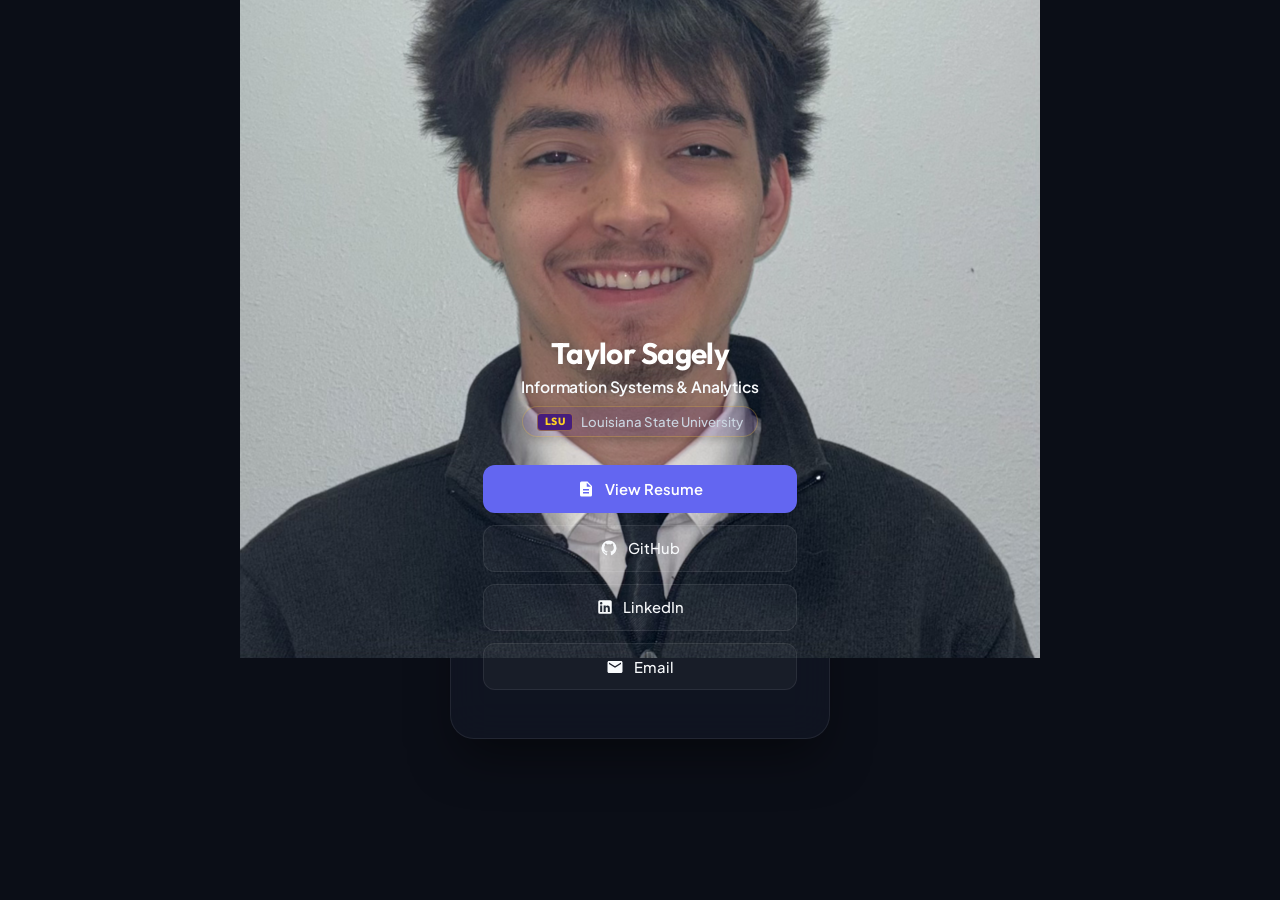
==== index.html @ 98369d8a "Add profile picture and resume page" ====
<!DOCTYPE html>
<html lang="en">

<head>
  <meta charset="UTF-8">
  <meta name="viewport" content="width=device-width, initial-scale=1.0">
  <title>Taylor Sagely</title>
  <link rel="preconnect" href="https://fonts.googleapis.com">
  <link rel="preconnect" href="https://fonts.gstatic.com" crossorigin>
  <link
    href="https://fonts.googleapis.com/css2?family=Outfit:wght@500;600;700&family=Plus+Jakarta+Sans:wght@400;500;600&display=swap"
    rel="stylesheet">
  <style>
    :root {
      --bg-color: #0b0e17;
      --card-bg: rgba(18, 24, 38, 0.7);
      --card-border: rgba(255, 255, 255, 0.08);
      --text-main: #f8fafc;
      --text-muted: #94a3b8;
      --accent: #6366f1;
      --accent-hover: #4f46e5;
    }

    * {
      box-sizing: border-box;
      margin: 0;
      padding: 0;
    }

    body {
      font-family: 'Plus Jakarta Sans', -apple-system, BlinkMacSystemFont, sans-serif;
      background-color: var(--bg-color);
      color: var(--text-main);
      min-height: 100vh;
      display: flex;
      align-items: center;
      justify-content: center;
      padding: 1.5rem;
      position: relative;
      overflow: hidden;
    }

    /* Ambient background glow */
    body::before {
      content: '';
      position: absolute;
      width: 420px;
      height: 420px;
      border-radius: 50%;
      background: radial-gradient(circle, rgba(99, 102, 241, 0.16), transparent 70%);
      top: 50%;
      left: 50%;
      transform: translate(-50%, -50%);
      pointer-events: none;
    }

    .profile-card {
      width: 100%;
      max-width: 380px;
      background: var(--card-bg);
      backdrop-filter: blur(20px);
      -webkit-backdrop-filter: blur(20px);
      border: 1px solid var(--card-border);
      border-radius: 24px;
      padding: 3rem 2rem;
      text-align: center;
      box-shadow: 0 25px 50px -12px rgba(0, 0, 0, 0.5);
      display: flex;
      flex-direction: column;
      align-items: center;
      gap: 1.75rem;
      position: relative;
    }

    .avatar {
      width: 96px;
      height: 96px;
      border-radius: 50%;
      background: linear-gradient(135deg, #1e293b, #0f172a);
      border: 2px solid rgba(255, 255, 255, 0.12);
      display: flex;
      align-items: center;
      justify-content: center;
      font-family: 'Outfit', sans-serif;
      font-size: 2rem;
      font-weight: 700;
      color: #ffffff;
      box-shadow: 0 8px 24px rgba(0, 0, 0, 0.35);
    }

    .header {
      display: flex;
      flex-direction: column;
      align-items: center;
      gap: 0.35rem;
    }

    .header h1 {
      font-family: 'Outfit', sans-serif;
      font-size: 1.85rem;
      font-weight: 700;
      color: #ffffff;
      letter-spacing: -0.02em;
    }

    .role {
      color: var(--text-main);
      font-size: 0.975rem;
      font-weight: 600;
      letter-spacing: -0.01em;
    }

    .school-badge {
      display: inline-flex;
      align-items: center;
      gap: 0.5rem;
      margin-top: 0.25rem;
      padding: 0.35rem 0.85rem;
      background: rgba(70, 29, 124, 0.18);
      border: 1px solid rgba(253, 208, 35, 0.25);
      border-radius: 9999px;
      font-size: 0.825rem;
      color: #cbd5e1;
      font-weight: 500;
      box-shadow: 0 2px 8px rgba(0, 0, 0, 0.2);
    }

    .lsu-mark {
      display: inline-flex;
      align-items: center;
      justify-content: center;
      background: #461d7c;
      color: #fdd023;
      font-family: 'Outfit', sans-serif;
      font-weight: 800;
      font-size: 0.65rem;
      letter-spacing: 0.05em;
      padding: 0.15rem 0.45rem;
      border-radius: 4px;
      line-height: 1.1;
      border: 1px solid rgba(253, 208, 35, 0.4);
    }

    .links {
      width: 100%;
      display: flex;
      flex-direction: column;
      gap: 0.75rem;
    }

    .link-btn {
      display: flex;
      align-items: center;
      justify-content: center;
      gap: 0.6rem;
      width: 100%;
      padding: 0.85rem 1rem;
      background: rgba(255, 255, 255, 0.04);
      border: 1px solid var(--card-border);
      border-radius: 12px;
      color: var(--text-main);
      text-decoration: none;
      font-size: 0.925rem;
      font-weight: 500;
      transition: all 0.2s ease;
    }

    .link-btn:hover {
      background: rgba(255, 255, 255, 0.08);
      border-color: rgba(255, 255, 255, 0.2);
      transform: translateY(-2px);
      color: #ffffff;
    }

    .link-btn.primary {
      background: var(--accent);
      border-color: transparent;
      color: #ffffff;
      font-weight: 600;
    }

    .link-btn.primary:hover {
      background: var(--accent-hover);
      box-shadow: 0 8px 20px rgba(99, 102, 241, 0.35);
    }

    .link-btn svg {
      width: 18px;
      height: 18px;
      fill: currentColor;
      flex-shrink: 0;
    }
  </style>
</head>

<body>

  <main class="profile-card">
    <div class="avatar">
      <img src="profile.jpg" alt="Taylor Sagely" class="avatar-img">
    </div>

    <div class="header">
      <h1>Taylor Sagely</h1>
      <p class="role">Information Systems & Analytics</p>
      <div class="school-badge">
        <span class="lsu-mark">LSU</span>
        <span>Louisiana State University</span>
      </div>
    </div>

    <nav class="links">
      <a href="resume.html" class="link-btn primary">
        <svg viewBox="0 0 24 24">
          <path
            d="M14 2H6a2 2 0 0 0-2 2v16a2 2 0 0 0 2 2h12a2 2 0 0 0 2-2V8l-6-6zm2 16H8v-2h8v2zm0-4H8v-2h8v2zm-3-5V3.5L18.5 9H13z" />
        </svg>
        View Resume
      </a>

      <a href="https://github.com/tsagely21" class="link-btn" target="_blank" rel="noopener">
        <svg viewBox="0 0 24 24">
          <path
            d="M12 2A10 10 0 0 0 2 12c0 4.42 2.87 8.17 6.84 9.5.5.08.66-.23.66-.5v-1.69c-2.77.6-3.36-1.34-3.36-1.34-.46-1.16-1.11-1.47-1.11-1.47-.91-.62.07-.6.07-.6 1 .07 1.53 1.03 1.53 1.03.87 1.52 2.34 1.07 2.91.83.1-.65.35-1.09.63-1.34-2.22-.25-4.55-1.11-4.55-4.92 0-1.11.38-2 1.03-2.71-.1-.25-.45-1.29.1-2.64 0 0 .84-.27 2.75 1.02.79-.22 1.65-.33 2.5-.33.85 0 1.71.11 2.5.33 1.91-1.29 2.75-1.02 2.75-1.02.55 1.35.2 2.39.1 2.64.65.71 1.03 1.6 1.03 2.71 0 3.82-2.34 4.66-4.57 4.91.36.31.69.92.69 1.85V21c0 .27.16.59.67.5C19.14 20.16 22 16.42 22 12A10 10 0 0 0 12 2z" />
        </svg>
        GitHub
      </a>

      <a href="https://www.linkedin.com/in/taylor-sagely-276733403" class="link-btn" target="_blank" rel="noopener">
        <svg viewBox="0 0 24 24">
          <path
            d="M19 3a2 2 0 0 1 2 2v14a2 2 0 0 1-2 2H5a2 2 0 0 1-2-2V5a2 2 0 0 1 2-2h14m-.5 15.5v-5.3a3.26 3.26 0 0 0-3.26-3.26c-.85 0-1.84.52-2.28 1.3v-1.11h-2.79v8.37h2.79v-4.93c0-.77.62-1.4 1.39-1.4a1.4 1.4 0 0 1 1.4 1.4v4.93h2.75M6.88 8.56a1.68 1.68 0 0 0 1.68-1.68c0-.93-.75-1.69-1.68-1.69a1.69 1.69 0 0 0-1.69 1.69c0 .93.76 1.68 1.69 1.68m1.39 9.94v-8.37H5.5v8.37h2.77z" />
        </svg>
        LinkedIn
      </a>

      <a href="mailto:tsagel1@lsu.edu" class="link-btn">
        <svg viewBox="0 0 24 24">
          <path
            d="M20 4H4c-1.1 0-1.99.9-1.99 2L2 18c0 1.1.9 2 2 2h16c1.1 0 2-.9 2-2V6c0-1.1-.9-2-2-2zm0 4l-8 5-8-5V6l8 5 8-5v2z" />
        </svg>
        Email
      </a>
    </nav>
  </main>

</body>

</html>
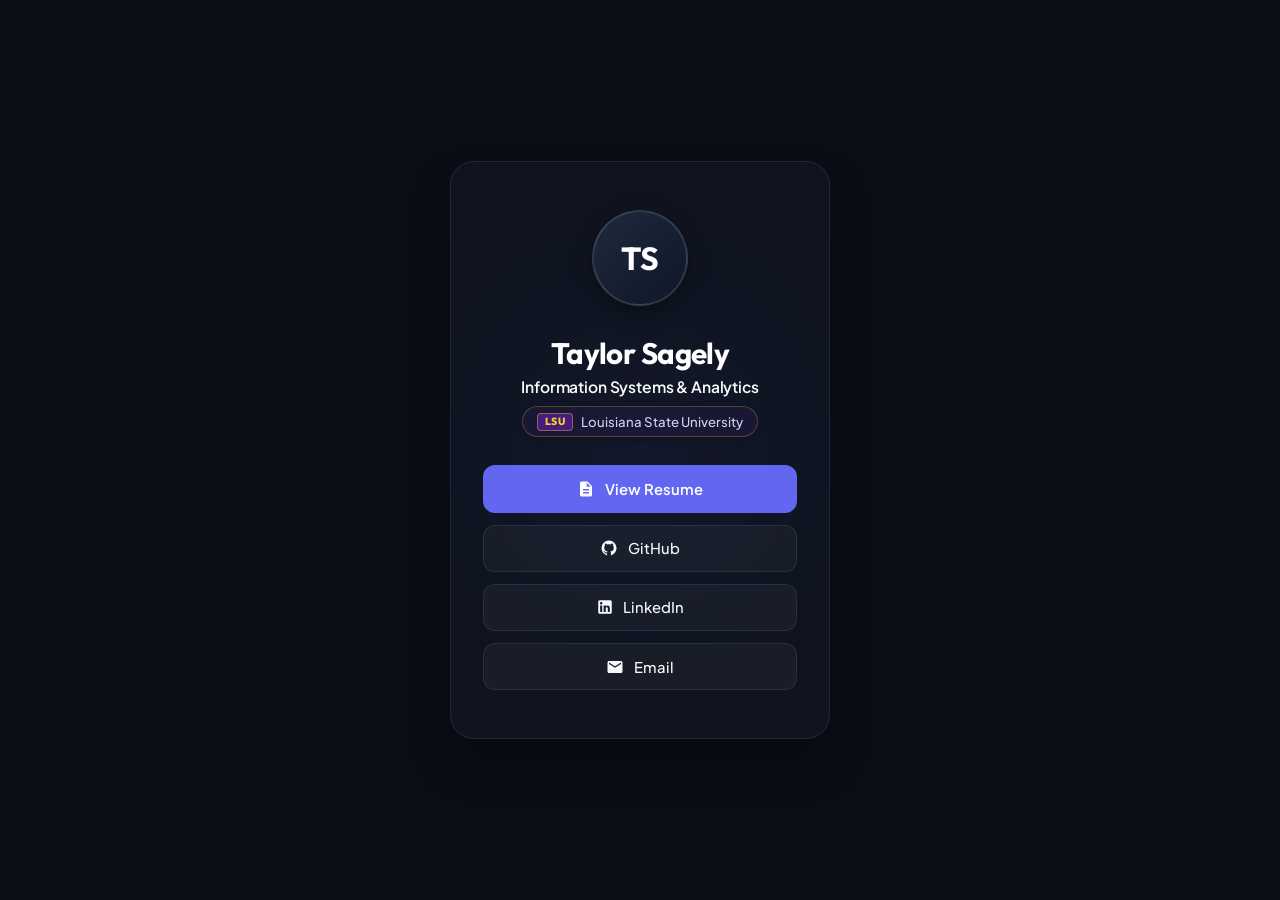
==== commit 7adda977: "Removed profile picture as it wasn't in right spot" ====
--- a/index.html
+++ b/index.html
@@ -196,9 +196,7 @@
 <body>
 
   <main class="profile-card">
-    <div class="avatar">
-      <img src="profile.jpg" alt="Taylor Sagely" class="avatar-img">
-    </div>
+    <div class="avatar">TS</div>
 
     <div class="header">
       <h1>Taylor Sagely</h1>
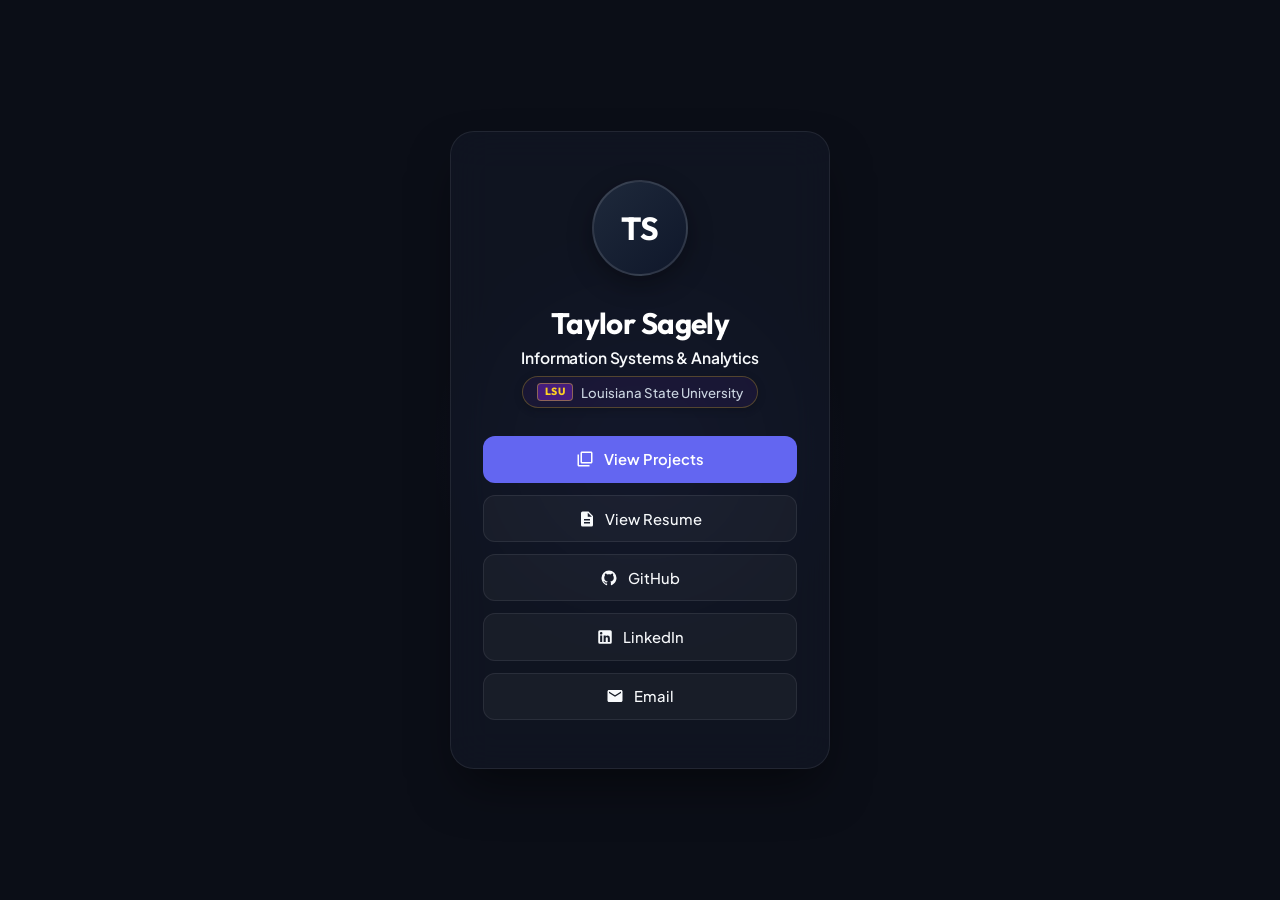
==== commit f05eedae: "Add projects page" ====
--- a/index.html
+++ b/index.html
@@ -208,7 +208,14 @@
     </div>
 
     <nav class="links">
-      <a href="resume.html" class="link-btn primary">
+      <a href="projects.html" class="link-btn primary">
+        <svg viewBox="0 0 24 24">
+          <path d="M4 6H2v14c0 1.1.9 2 2 2h14v-2H4V6zm16-4H8c-1.1 0-2 .9-2 2v12c0 1.1.9 2 2 2h12c1.1 0 2-.9 2-2V4c0-1.1-.9-2-2-2zm0 14H8V4h12v12z" />
+        </svg>
+        View Projects
+      </a>
+
+      <a href="resume.html" class="link-btn">
         <svg viewBox="0 0 24 24">
           <path
             d="M14 2H6a2 2 0 0 0-2 2v16a2 2 0 0 0 2 2h12a2 2 0 0 0 2-2V8l-6-6zm2 16H8v-2h8v2zm0-4H8v-2h8v2zm-3-5V3.5L18.5 9H13z" />
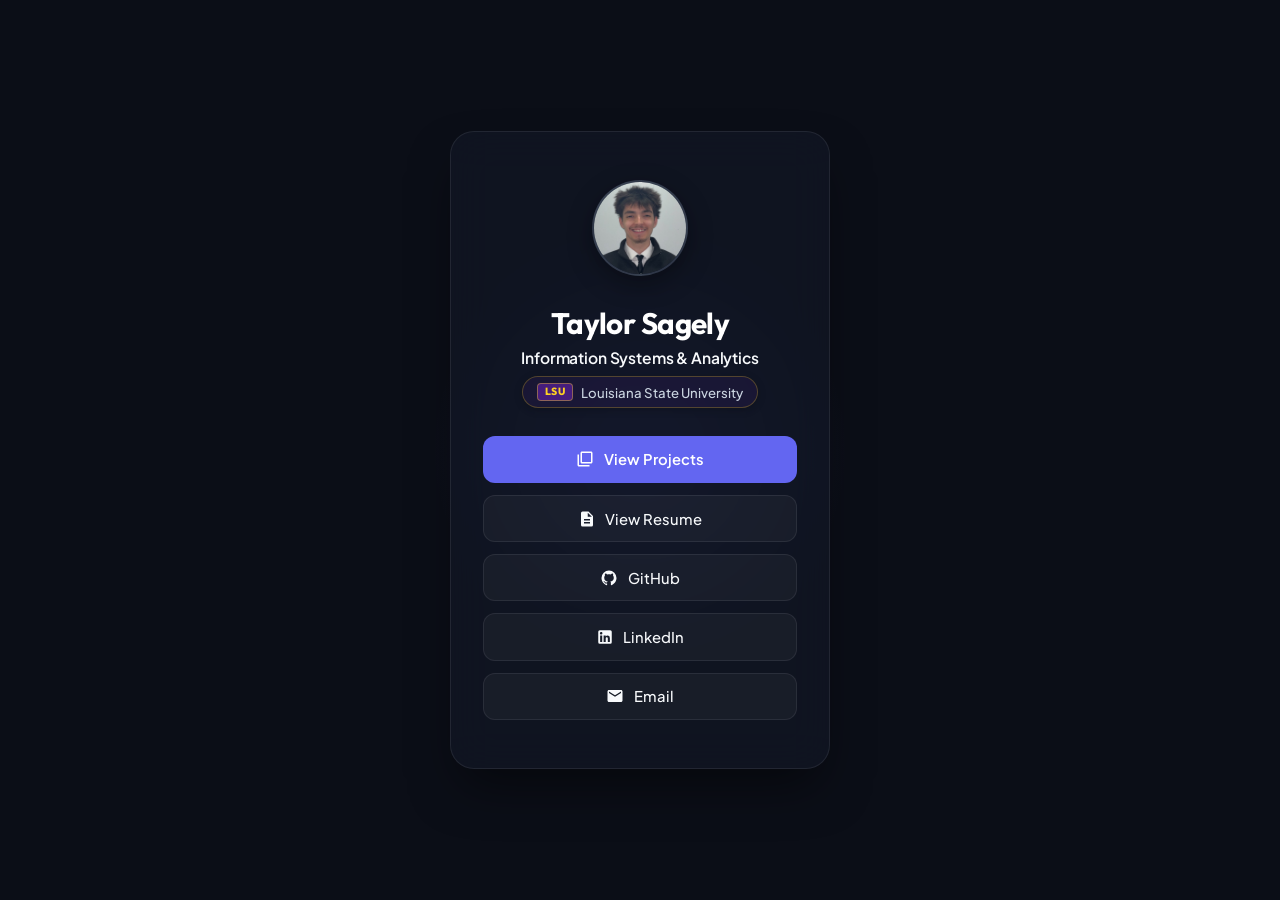
==== commit fd13651c: "Update front page avatar with profile picture" ====
--- a/index.html
+++ b/index.html
@@ -81,11 +81,15 @@
       display: flex;
       align-items: center;
       justify-content: center;
-      font-family: 'Outfit', sans-serif;
-      font-size: 2rem;
-      font-weight: 700;
-      color: #ffffff;
       box-shadow: 0 8px 24px rgba(0, 0, 0, 0.35);
+      overflow: hidden;
+    }
+
+    .avatar-img {
+      width: 100%;
+      height: 100%;
+      object-fit: cover;
+      display: block;
     }
 
     .header {
@@ -196,7 +200,9 @@
 <body>
 
   <main class="profile-card">
-    <div class="avatar">TS</div>
+    <div class="avatar">
+      <img src="profile.png" alt="Taylor Sagely" class="avatar-img">
+    </div>
 
     <div class="header">
       <h1>Taylor Sagely</h1>
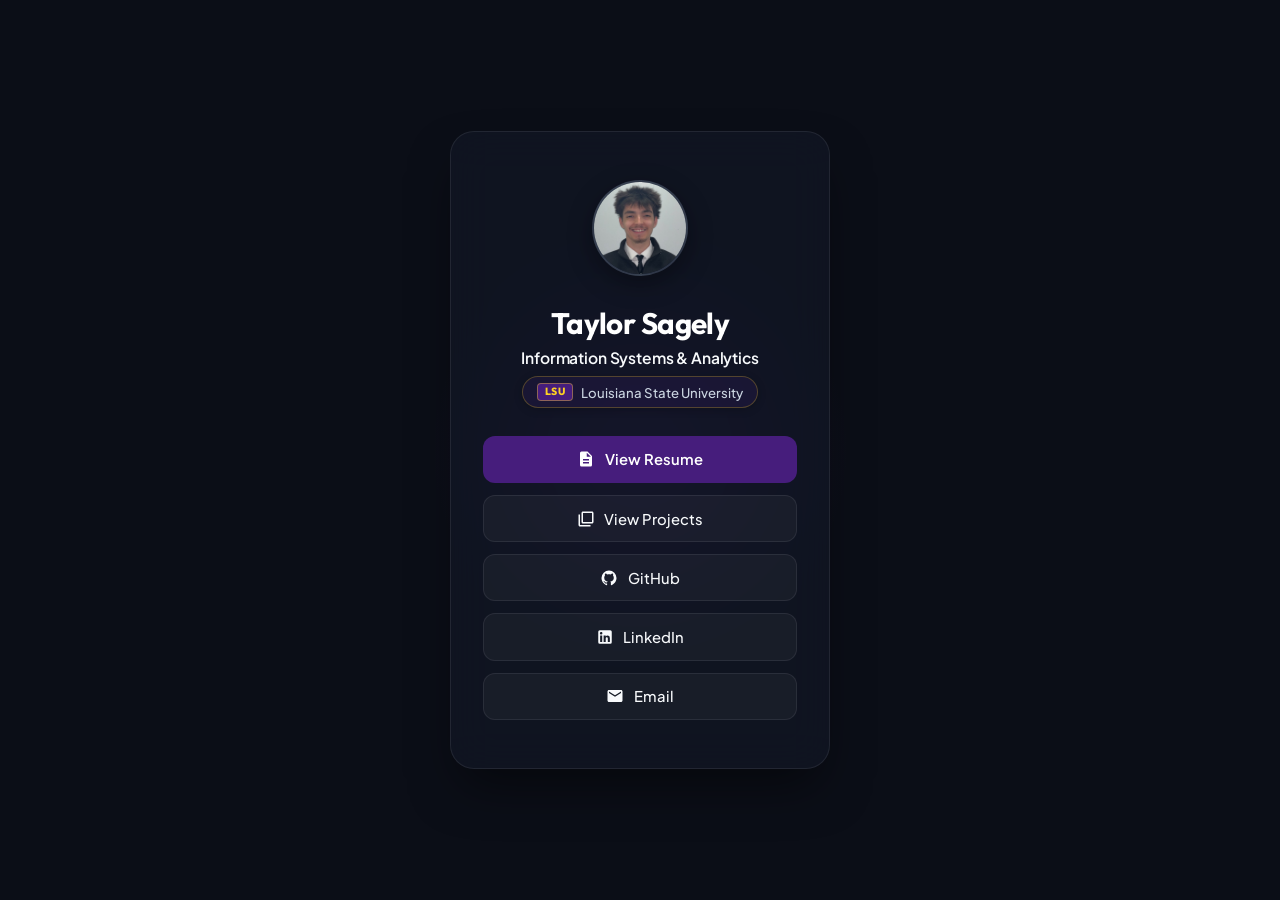
==== commit 21434cab: "Rearranged buttons on first page and apply different accent color" ====
--- a/index.html
+++ b/index.html
@@ -17,8 +17,9 @@
       --card-border: rgba(255, 255, 255, 0.08);
       --text-main: #f8fafc;
       --text-muted: #94a3b8;
-      --accent: #6366f1;
-      --accent-hover: #4f46e5;
+      --accent: #461d7c;
+      --accent-hover: #59249d;
+      --accent-glow: rgba(70, 29, 124, 0.45);
     }
 
     * {
@@ -47,7 +48,7 @@
       width: 420px;
       height: 420px;
       border-radius: 50%;
-      background: radial-gradient(circle, rgba(99, 102, 241, 0.16), transparent 70%);
+      background: radial-gradient(circle, rgba(70, 29, 124, 0.3), transparent 70%);
       top: 50%;
       left: 50%;
       transform: translate(-50%, -50%);
@@ -185,7 +186,7 @@
 
     .link-btn.primary:hover {
       background: var(--accent-hover);
-      box-shadow: 0 8px 20px rgba(99, 102, 241, 0.35);
+      box-shadow: 0 8px 22px var(--accent-glow);
     }
 
     .link-btn svg {
@@ -214,19 +215,19 @@
     </div>
 
     <nav class="links">
-      <a href="projects.html" class="link-btn primary">
+      <a href="resume.html" class="link-btn primary">
+        <svg viewBox="0 0 24 24">
+          <path
+            d="M14 2H6a2 2 0 0 0-2 2v16a2 2 0 0 0 2 2h12a2 2 0 0 0 2-2V8l-6-6zm2 16H8v-2h8v2zm0-4H8v-2h8v2zm-3-5V3.5L18.5 9H13z" />
+        </svg>
+        View Resume
+      </a>
+
+      <a href="projects.html" class="link-btn">
         <svg viewBox="0 0 24 24">
           <path d="M4 6H2v14c0 1.1.9 2 2 2h14v-2H4V6zm16-4H8c-1.1 0-2 .9-2 2v12c0 1.1.9 2 2 2h12c1.1 0 2-.9 2-2V4c0-1.1-.9-2-2-2zm0 14H8V4h12v12z" />
         </svg>
         View Projects
-      </a>
-
-      <a href="resume.html" class="link-btn">
-        <svg viewBox="0 0 24 24">
-          <path
-            d="M14 2H6a2 2 0 0 0-2 2v16a2 2 0 0 0 2 2h12a2 2 0 0 0 2-2V8l-6-6zm2 16H8v-2h8v2zm0-4H8v-2h8v2zm-3-5V3.5L18.5 9H13z" />
-        </svg>
-        View Resume
       </a>
 
       <a href="https://github.com/tsagely21" class="link-btn" target="_blank" rel="noopener">
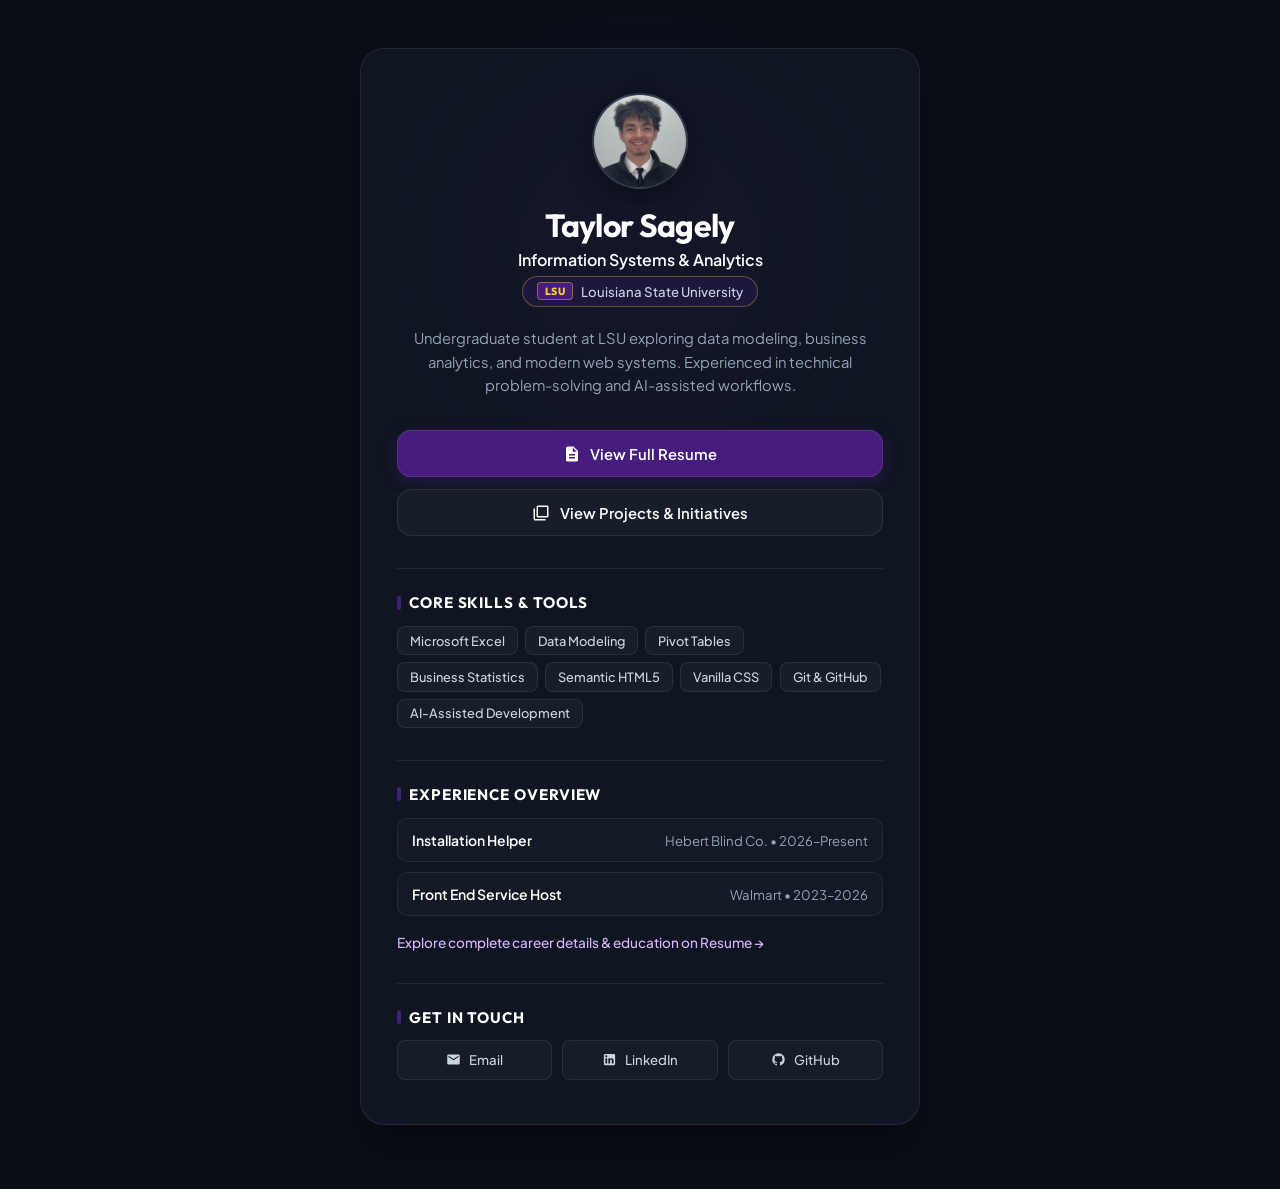
==== commit 27b502d4: "Implement true hybrid layout on hub page, add LSU favicon, and clean repo assets" ====
--- a/index.html
+++ b/index.html
@@ -1,25 +1,32 @@
 <!DOCTYPE html>
 <html lang="en">
-
 <head>
   <meta charset="UTF-8">
   <meta name="viewport" content="width=device-width, initial-scale=1.0">
-  <title>Taylor Sagely</title>
+  <title>Taylor Sagely | Portfolio & Resume</title>
+  <!-- Favicon with LSU Purple and Gold TS -->
+  <link rel="icon" href="data:image/svg+xml,<svg xmlns='http://www.w3.org/2000/svg' viewBox='0 0 100 100'><rect width='100' height='100' rx='25' fill='%23461D7C'/><text x='50%' y='68%' font-size='52' font-weight='900' fill='%23FDD023' font-family='sans-serif' text-anchor='middle'>TS</text></svg>">
   <link rel="preconnect" href="https://fonts.googleapis.com">
   <link rel="preconnect" href="https://fonts.gstatic.com" crossorigin>
-  <link
-    href="https://fonts.googleapis.com/css2?family=Outfit:wght@500;600;700&family=Plus+Jakarta+Sans:wght@400;500;600&display=swap"
-    rel="stylesheet">
+  <link href="https://fonts.googleapis.com/css2?family=Outfit:wght@500;600;700;800&family=Plus+Jakarta+Sans:wght@400;500;600;700&display=swap" rel="stylesheet">
   <style>
     :root {
       --bg-color: #0b0e17;
-      --card-bg: rgba(18, 24, 38, 0.7);
+      --card-bg: rgba(18, 24, 38, 0.75);
+      --card-hover: rgba(28, 38, 62, 0.9);
       --card-border: rgba(255, 255, 255, 0.08);
+      --border-focus: rgba(70, 29, 124, 0.45);
       --text-main: #f8fafc;
+      --text-secondary: #cbd5e1;
       --text-muted: #94a3b8;
+      --text-dim: #64748b;
       --accent: #461d7c;
       --accent-hover: #59249d;
       --accent-glow: rgba(70, 29, 124, 0.45);
+      --accent-gold: #fdd023;
+      --radius-lg: 24px;
+      --radius-md: 14px;
+      --radius-sm: 8px;
     }
 
     * {
@@ -34,43 +41,55 @@
       color: var(--text-main);
       min-height: 100vh;
       display: flex;
-      align-items: center;
       justify-content: center;
-      padding: 1.5rem;
+      padding: 3rem 1.25rem 4rem;
       position: relative;
-      overflow: hidden;
     }
 
     /* Ambient background glow */
     body::before {
       content: '';
-      position: absolute;
-      width: 420px;
-      height: 420px;
+      position: fixed;
+      width: 500px;
+      height: 500px;
       border-radius: 50%;
       background: radial-gradient(circle, rgba(70, 29, 124, 0.3), transparent 70%);
-      top: 50%;
+      top: 0;
       left: 50%;
-      transform: translate(-50%, -50%);
+      transform: translateX(-50%);
       pointer-events: none;
-    }
-
+      z-index: -1;
+    }
+
+    .container {
+      width: 100%;
+      max-width: 560px;
+      display: flex;
+      flex-direction: column;
+      gap: 1.5rem;
+    }
+
+    /* Main Hub Card */
     .profile-card {
-      width: 100%;
-      max-width: 380px;
       background: var(--card-bg);
       backdrop-filter: blur(20px);
       -webkit-backdrop-filter: blur(20px);
       border: 1px solid var(--card-border);
-      border-radius: 24px;
-      padding: 3rem 2rem;
+      border-radius: var(--radius-lg);
+      padding: 2.75rem 2.25rem;
+      box-shadow: 0 25px 50px -12px rgba(0, 0, 0, 0.5);
+      display: flex;
+      flex-direction: column;
+      gap: 2rem;
+    }
+
+    /* Profile Header Section */
+    .profile-header {
+      display: flex;
+      flex-direction: column;
+      align-items: center;
       text-align: center;
-      box-shadow: 0 25px 50px -12px rgba(0, 0, 0, 0.5);
-      display: flex;
-      flex-direction: column;
-      align-items: center;
-      gap: 1.75rem;
-      position: relative;
+      gap: 1rem;
     }
 
     .avatar {
@@ -93,41 +112,33 @@
       display: block;
     }
 
-    .header {
-      display: flex;
-      flex-direction: column;
-      align-items: center;
-      gap: 0.35rem;
-    }
-
-    .header h1 {
+    .name-title h1 {
       font-family: 'Outfit', sans-serif;
-      font-size: 1.85rem;
+      font-size: 2rem;
       font-weight: 700;
       color: #ffffff;
       letter-spacing: -0.02em;
+      margin-bottom: 0.25rem;
     }
 
     .role {
       color: var(--text-main);
-      font-size: 0.975rem;
+      font-size: 1rem;
       font-weight: 600;
-      letter-spacing: -0.01em;
     }
 
     .school-badge {
       display: inline-flex;
       align-items: center;
       gap: 0.5rem;
-      margin-top: 0.25rem;
+      margin-top: 0.35rem;
       padding: 0.35rem 0.85rem;
-      background: rgba(70, 29, 124, 0.18);
-      border: 1px solid rgba(253, 208, 35, 0.25);
+      background: rgba(70, 29, 124, 0.25);
+      border: 1px solid rgba(253, 208, 35, 0.3);
       border-radius: 9999px;
       font-size: 0.825rem;
       color: #cbd5e1;
       font-weight: 500;
-      box-shadow: 0 2px 8px rgba(0, 0, 0, 0.2);
     }
 
     .lsu-mark {
@@ -146,116 +157,313 @@
       border: 1px solid rgba(253, 208, 35, 0.4);
     }
 
-    .links {
+    .bio {
+      color: var(--text-muted);
+      font-size: 0.925rem;
+      line-height: 1.6;
+      max-width: 460px;
+      margin-top: 0.25rem;
+    }
+
+    /* Subpage Action Buttons */
+    .page-actions {
+      display: flex;
+      flex-direction: column;
+      gap: 0.75rem;
       width: 100%;
-      display: flex;
-      flex-direction: column;
-      gap: 0.75rem;
-    }
-
-    .link-btn {
+    }
+
+    .btn {
       display: flex;
       align-items: center;
       justify-content: center;
       gap: 0.6rem;
       width: 100%;
       padding: 0.85rem 1rem;
+      border-radius: var(--radius-md);
+      text-decoration: none;
+      font-size: 0.925rem;
+      font-weight: 600;
+      transition: all 0.2s ease;
+      cursor: pointer;
+    }
+
+    .btn-primary {
+      background: var(--accent);
+      border: 1px solid rgba(255, 255, 255, 0.1);
+      color: #ffffff;
+      box-shadow: 0 4px 15px var(--accent-glow);
+    }
+
+    .btn-primary:hover {
+      background: var(--accent-hover);
+      box-shadow: 0 8px 22px var(--accent-glow);
+      transform: translateY(-2px);
+      color: #ffffff;
+    }
+
+    .btn-secondary {
       background: rgba(255, 255, 255, 0.04);
       border: 1px solid var(--card-border);
-      border-radius: 12px;
       color: var(--text-main);
-      text-decoration: none;
-      font-size: 0.925rem;
-      font-weight: 500;
-      transition: all 0.2s ease;
-    }
-
-    .link-btn:hover {
-      background: rgba(255, 255, 255, 0.08);
-      border-color: rgba(255, 255, 255, 0.2);
+    }
+
+    .btn-secondary:hover {
+      background: rgba(70, 29, 124, 0.2);
+      border-color: rgba(147, 51, 234, 0.4);
       transform: translateY(-2px);
       color: #ffffff;
     }
 
-    .link-btn.primary {
-      background: var(--accent);
-      border-color: transparent;
-      color: #ffffff;
-      font-weight: 600;
-    }
-
-    .link-btn.primary:hover {
-      background: var(--accent-hover);
-      box-shadow: 0 8px 22px var(--accent-glow);
-    }
-
-    .link-btn svg {
+    .btn svg {
       width: 18px;
       height: 18px;
       fill: currentColor;
       flex-shrink: 0;
     }
+
+    /* Hub Sections Divider */
+    .hub-section {
+      display: flex;
+      flex-direction: column;
+      gap: 0.85rem;
+      padding-top: 1.5rem;
+      border-top: 1px solid var(--card-border);
+    }
+
+    .hub-section-title {
+      font-family: 'Outfit', sans-serif;
+      font-size: 0.95rem;
+      font-weight: 700;
+      text-transform: uppercase;
+      letter-spacing: 0.06em;
+      color: #ffffff;
+      display: flex;
+      align-items: center;
+      gap: 0.5rem;
+    }
+
+    .hub-section-title::before {
+      content: '';
+      display: inline-block;
+      width: 4px;
+      height: 14px;
+      background: var(--accent);
+      border-radius: 2px;
+    }
+
+    /* Skills Tags */
+    .skills-cloud {
+      display: flex;
+      flex-wrap: wrap;
+      gap: 0.45rem;
+    }
+
+    .skill-tag {
+      font-size: 0.8rem;
+      font-weight: 500;
+      padding: 0.35rem 0.75rem;
+      border-radius: var(--radius-sm);
+      background: rgba(255, 255, 255, 0.04);
+      border: 1px solid var(--card-border);
+      color: var(--text-secondary);
+      transition: all 0.2s ease;
+    }
+
+    .skill-tag:hover {
+      background: rgba(70, 29, 124, 0.3);
+      border-color: rgba(147, 51, 234, 0.45);
+      color: #ffffff;
+    }
+
+    /* Experience Preview Cards */
+    .exp-preview-list {
+      display: flex;
+      flex-direction: column;
+      gap: 0.65rem;
+    }
+
+    .exp-item {
+      display: flex;
+      justify-content: space-between;
+      align-items: baseline;
+      flex-wrap: wrap;
+      gap: 0.25rem;
+      background: rgba(255, 255, 255, 0.02);
+      border: 1px solid var(--card-border);
+      border-radius: 10px;
+      padding: 0.75rem 0.9rem;
+      font-size: 0.875rem;
+    }
+
+    .exp-title {
+      font-weight: 600;
+      color: #ffffff;
+    }
+
+    .exp-company {
+      color: var(--text-muted);
+      font-size: 0.825rem;
+    }
+
+    .section-link {
+      color: #d8b4fe;
+      text-decoration: none;
+      font-size: 0.85rem;
+      font-weight: 500;
+      transition: color 0.2s ease;
+      margin-top: 0.25rem;
+      display: inline-flex;
+      align-items: center;
+      gap: 0.3rem;
+    }
+
+    .section-link:hover {
+      color: #ffffff;
+      text-decoration: underline;
+    }
+
+    /* Contact Links Grid */
+    .contact-grid {
+      display: grid;
+      grid-template-columns: repeat(3, 1fr);
+      gap: 0.65rem;
+    }
+
+    .contact-btn {
+      display: flex;
+      align-items: center;
+      justify-content: center;
+      gap: 0.45rem;
+      padding: 0.65rem 0.5rem;
+      background: rgba(255, 255, 255, 0.03);
+      border: 1px solid var(--card-border);
+      border-radius: var(--radius-sm);
+      color: var(--text-secondary);
+      text-decoration: none;
+      font-size: 0.825rem;
+      font-weight: 500;
+      transition: all 0.2s ease;
+    }
+
+    .contact-btn:hover {
+      background: rgba(70, 29, 124, 0.25);
+      border-color: rgba(147, 51, 234, 0.45);
+      color: #ffffff;
+      transform: translateY(-1px);
+    }
+
+    .contact-btn svg {
+      width: 15px;
+      height: 15px;
+      fill: currentColor;
+      flex-shrink: 0;
+    }
+
+    @media (max-width: 520px) {
+      .profile-card {
+        padding: 2rem 1.5rem;
+      }
+      .contact-grid {
+        grid-template-columns: 1fr;
+      }
+    }
   </style>
 </head>
-
 <body>
 
-  <main class="profile-card">
-    <div class="avatar">
-      <img src="profile.png" alt="Taylor Sagely" class="avatar-img">
-    </div>
-
-    <div class="header">
-      <h1>Taylor Sagely</h1>
-      <p class="role">Information Systems & Analytics</p>
-      <div class="school-badge">
-        <span class="lsu-mark">LSU</span>
-        <span>Louisiana State University</span>
-      </div>
-    </div>
-
-    <nav class="links">
-      <a href="resume.html" class="link-btn primary">
-        <svg viewBox="0 0 24 24">
-          <path
-            d="M14 2H6a2 2 0 0 0-2 2v16a2 2 0 0 0 2 2h12a2 2 0 0 0 2-2V8l-6-6zm2 16H8v-2h8v2zm0-4H8v-2h8v2zm-3-5V3.5L18.5 9H13z" />
-        </svg>
-        View Resume
-      </a>
-
-      <a href="projects.html" class="link-btn">
-        <svg viewBox="0 0 24 24">
-          <path d="M4 6H2v14c0 1.1.9 2 2 2h14v-2H4V6zm16-4H8c-1.1 0-2 .9-2 2v12c0 1.1.9 2 2 2h12c1.1 0 2-.9 2-2V4c0-1.1-.9-2-2-2zm0 14H8V4h12v12z" />
-        </svg>
-        View Projects
-      </a>
-
-      <a href="https://github.com/tsagely21" class="link-btn" target="_blank" rel="noopener">
-        <svg viewBox="0 0 24 24">
-          <path
-            d="M12 2A10 10 0 0 0 2 12c0 4.42 2.87 8.17 6.84 9.5.5.08.66-.23.66-.5v-1.69c-2.77.6-3.36-1.34-3.36-1.34-.46-1.16-1.11-1.47-1.11-1.47-.91-.62.07-.6.07-.6 1 .07 1.53 1.03 1.53 1.03.87 1.52 2.34 1.07 2.91.83.1-.65.35-1.09.63-1.34-2.22-.25-4.55-1.11-4.55-4.92 0-1.11.38-2 1.03-2.71-.1-.25-.45-1.29.1-2.64 0 0 .84-.27 2.75 1.02.79-.22 1.65-.33 2.5-.33.85 0 1.71.11 2.5.33 1.91-1.29 2.75-1.02 2.75-1.02.55 1.35.2 2.39.1 2.64.65.71 1.03 1.6 1.03 2.71 0 3.82-2.34 4.66-4.57 4.91.36.31.69.92.69 1.85V21c0 .27.16.59.67.5C19.14 20.16 22 16.42 22 12A10 10 0 0 0 12 2z" />
-        </svg>
-        GitHub
-      </a>
-
-      <a href="https://www.linkedin.com/in/taylor-sagely-276733403" class="link-btn" target="_blank" rel="noopener">
-        <svg viewBox="0 0 24 24">
-          <path
-            d="M19 3a2 2 0 0 1 2 2v14a2 2 0 0 1-2 2H5a2 2 0 0 1-2-2V5a2 2 0 0 1 2-2h14m-.5 15.5v-5.3a3.26 3.26 0 0 0-3.26-3.26c-.85 0-1.84.52-2.28 1.3v-1.11h-2.79v8.37h2.79v-4.93c0-.77.62-1.4 1.39-1.4a1.4 1.4 0 0 1 1.4 1.4v4.93h2.75M6.88 8.56a1.68 1.68 0 0 0 1.68-1.68c0-.93-.75-1.69-1.68-1.69a1.69 1.69 0 0 0-1.69 1.69c0 .93.76 1.68 1.69 1.68m1.39 9.94v-8.37H5.5v8.37h2.77z" />
-        </svg>
-        LinkedIn
-      </a>
-
-      <a href="mailto:tsagel1@lsu.edu" class="link-btn">
-        <svg viewBox="0 0 24 24">
-          <path
-            d="M20 4H4c-1.1 0-1.99.9-1.99 2L2 18c0 1.1.9 2 2 2h16c1.1 0 2-.9 2-2V6c0-1.1-.9-2-2-2zm0 4l-8 5-8-5V6l8 5 8-5v2z" />
-        </svg>
-        Email
-      </a>
-    </nav>
-  </main>
+  <div class="container">
+
+    <main class="profile-card">
+
+      <!-- 1. Profile Section -->
+      <section class="profile-header">
+        <div class="avatar">
+          <img src="profile.png" alt="Taylor Sagely" class="avatar-img">
+        </div>
+
+        <div class="name-title">
+          <h1>Taylor Sagely</h1>
+          <p class="role">Information Systems & Analytics</p>
+          <div class="school-badge">
+            <span class="lsu-mark">LSU</span>
+            <span>Louisiana State University</span>
+          </div>
+        </div>
+
+        <p class="bio">
+          Undergraduate student at LSU exploring data modeling, business analytics, and modern web systems. Experienced in technical problem-solving and AI-assisted workflows.
+        </p>
+      </section>
+
+      <!-- Primary Page Navigation -->
+      <nav class="page-actions">
+        <a href="resume.html" class="btn btn-primary">
+          <svg viewBox="0 0 24 24"><path d="M14 2H6a2 2 0 0 0-2 2v16a2 2 0 0 0 2 2h12a2 2 0 0 0 2-2V8l-6-6zm2 16H8v-2h8v2zm0-4H8v-2h8v2zm-3-5V3.5L18.5 9H13z"/></svg>
+          View Full Resume
+        </a>
+
+        <a href="projects.html" class="btn btn-secondary">
+          <svg viewBox="0 0 24 24"><path d="M4 6H2v14c0 1.1.9 2 2 2h14v-2H4V6zm16-4H8c-1.1 0-2 .9-2 2v12c0 1.1.9 2 2 2h12c1.1 0 2-.9 2-2V4c0-1.1-.9-2-2-2zm0 14H8V4h12v12z"/></svg>
+          View Projects & Initiatives
+        </a>
+      </nav>
+
+      <!-- 2. Skills Section -->
+      <section class="hub-section">
+        <h2 class="hub-section-title">Core Skills & Tools</h2>
+        <div class="skills-cloud">
+          <span class="skill-tag">Microsoft Excel</span>
+          <span class="skill-tag">Data Modeling</span>
+          <span class="skill-tag">Pivot Tables</span>
+          <span class="skill-tag">Business Statistics</span>
+          <span class="skill-tag">Semantic HTML5</span>
+          <span class="skill-tag">Vanilla CSS</span>
+          <span class="skill-tag">Git & GitHub</span>
+          <span class="skill-tag">AI-Assisted Development</span>
+        </div>
+      </section>
+
+      <!-- 3. Experience Section -->
+      <section class="hub-section">
+        <h2 class="hub-section-title">Experience Overview</h2>
+        <div class="exp-preview-list">
+          <div class="exp-item">
+            <span class="exp-title">Installation Helper</span>
+            <span class="exp-company">Hebert Blind Co. • 2026–Present</span>
+          </div>
+          <div class="exp-item">
+            <span class="exp-title">Front End Service Host</span>
+            <span class="exp-company">Walmart • 2023–2026</span>
+          </div>
+        </div>
+        <a href="resume.html" class="section-link">
+          Explore complete career details & education on Resume →
+        </a>
+      </section>
+
+      <!-- 4. Contact Section -->
+      <section class="hub-section">
+        <h2 class="hub-section-title">Get in Touch</h2>
+        <div class="contact-grid">
+          <a href="mailto:tsagel1@lsu.edu" class="contact-btn">
+            <svg viewBox="0 0 24 24"><path d="M20 4H4c-1.1 0-1.99.9-1.99 2L2 18c0 1.1.9 2 2 2h16c1.1 0 2-.9 2-2V6c0-1.1-.9-2-2-2zm0 4l-8 5-8-5V6l8 5 8-5v2z"/></svg>
+            Email
+          </a>
+          <a href="https://www.linkedin.com/in/taylor-sagely-276733403" class="contact-btn" target="_blank" rel="noopener">
+            <svg viewBox="0 0 24 24"><path d="M19 3a2 2 0 0 1 2 2v14a2 2 0 0 1-2 2H5a2 2 0 0 1-2-2V5a2 2 0 0 1 2-2h14m-.5 15.5v-5.3a3.26 3.26 0 0 0-3.26-3.26c-.85 0-1.84.52-2.28 1.3v-1.11h-2.79v8.37h2.79v-4.93c0-.77.62-1.4 1.39-1.4a1.4 1.4 0 0 1 1.4 1.4v4.93h2.75M6.88 8.56a1.68 1.68 0 0 0 1.68-1.68c0-.93-.75-1.69-1.68-1.69a1.69 1.69 0 0 0-1.69 1.69c0 .93.76 1.68 1.69 1.68m1.39 9.94v-8.37H5.5v8.37h2.77z"/></svg>
+            LinkedIn
+          </a>
+          <a href="https://github.com/tsagely21" class="contact-btn" target="_blank" rel="noopener">
+            <svg viewBox="0 0 24 24"><path d="M12 2A10 10 0 0 0 2 12c0 4.42 2.87 8.17 6.84 9.5.5.08.66-.23.66-.5v-1.69c-2.77.6-3.36-1.34-3.36-1.34-.46-1.16-1.11-1.47-1.11-1.47-.91-.62.07-.6.07-.6 1 .07 1.53 1.03 1.53 1.03.87 1.52 2.34 1.07 2.91.83.1-.65.35-1.09.63-1.34-2.22-.25-4.55-1.11-4.55-4.92 0-1.11.38-2 1.03-2.71-.1-.25-.45-1.29.1-2.64 0 0 .84-.27 2.75 1.02.79-.22 1.65-.33 2.5-.33.85 0 1.71.11 2.5.33 1.91-1.29 2.75-1.02 2.75-1.02.55 1.35.2 2.39.1 2.64.65.71 1.03 1.6 1.03 2.71 0 3.82-2.34 4.66-4.57 4.91.36.31.69.92.69 1.85V21c0 .27.16.59.67.5C19.14 20.16 22 16.42 22 12A10 10 0 0 0 12 2z"/></svg>
+            GitHub
+          </a>
+        </div>
+      </section>
+
+    </main>
+
+  </div>
 
 </body>
-
 </html>
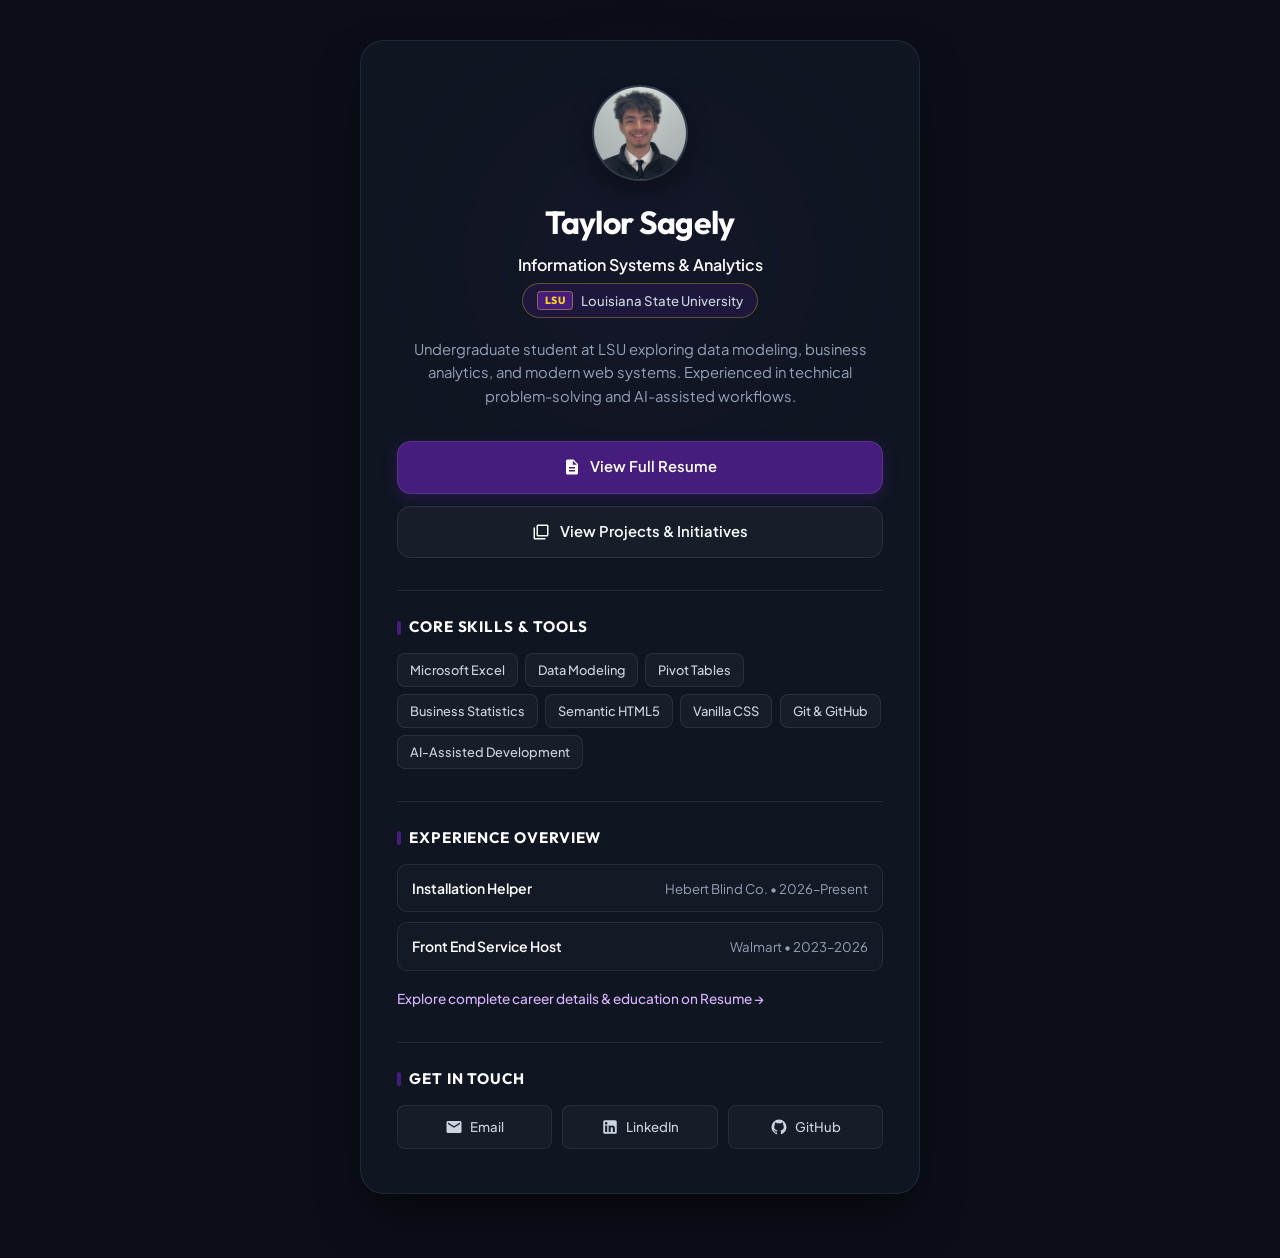
==== commit 16814e99: "Extract shared design system into styles.css across all pages" ====
--- a/index.html
+++ b/index.html
@@ -9,370 +9,11 @@
   <link rel="preconnect" href="https://fonts.googleapis.com">
   <link rel="preconnect" href="https://fonts.gstatic.com" crossorigin>
   <link href="https://fonts.googleapis.com/css2?family=Outfit:wght@500;600;700;800&family=Plus+Jakarta+Sans:wght@400;500;600;700&display=swap" rel="stylesheet">
-  <style>
-    :root {
-      --bg-color: #0b0e17;
-      --card-bg: rgba(18, 24, 38, 0.75);
-      --card-hover: rgba(28, 38, 62, 0.9);
-      --card-border: rgba(255, 255, 255, 0.08);
-      --border-focus: rgba(70, 29, 124, 0.45);
-      --text-main: #f8fafc;
-      --text-secondary: #cbd5e1;
-      --text-muted: #94a3b8;
-      --text-dim: #64748b;
-      --accent: #461d7c;
-      --accent-hover: #59249d;
-      --accent-glow: rgba(70, 29, 124, 0.45);
-      --accent-gold: #fdd023;
-      --radius-lg: 24px;
-      --radius-md: 14px;
-      --radius-sm: 8px;
-    }
-
-    * {
-      box-sizing: border-box;
-      margin: 0;
-      padding: 0;
-    }
-
-    body {
-      font-family: 'Plus Jakarta Sans', -apple-system, BlinkMacSystemFont, sans-serif;
-      background-color: var(--bg-color);
-      color: var(--text-main);
-      min-height: 100vh;
-      display: flex;
-      justify-content: center;
-      padding: 3rem 1.25rem 4rem;
-      position: relative;
-    }
-
-    /* Ambient background glow */
-    body::before {
-      content: '';
-      position: fixed;
-      width: 500px;
-      height: 500px;
-      border-radius: 50%;
-      background: radial-gradient(circle, rgba(70, 29, 124, 0.3), transparent 70%);
-      top: 0;
-      left: 50%;
-      transform: translateX(-50%);
-      pointer-events: none;
-      z-index: -1;
-    }
-
-    .container {
-      width: 100%;
-      max-width: 560px;
-      display: flex;
-      flex-direction: column;
-      gap: 1.5rem;
-    }
-
-    /* Main Hub Card */
-    .profile-card {
-      background: var(--card-bg);
-      backdrop-filter: blur(20px);
-      -webkit-backdrop-filter: blur(20px);
-      border: 1px solid var(--card-border);
-      border-radius: var(--radius-lg);
-      padding: 2.75rem 2.25rem;
-      box-shadow: 0 25px 50px -12px rgba(0, 0, 0, 0.5);
-      display: flex;
-      flex-direction: column;
-      gap: 2rem;
-    }
-
-    /* Profile Header Section */
-    .profile-header {
-      display: flex;
-      flex-direction: column;
-      align-items: center;
-      text-align: center;
-      gap: 1rem;
-    }
-
-    .avatar {
-      width: 96px;
-      height: 96px;
-      border-radius: 50%;
-      background: linear-gradient(135deg, #1e293b, #0f172a);
-      border: 2px solid rgba(255, 255, 255, 0.12);
-      display: flex;
-      align-items: center;
-      justify-content: center;
-      box-shadow: 0 8px 24px rgba(0, 0, 0, 0.35);
-      overflow: hidden;
-    }
-
-    .avatar-img {
-      width: 100%;
-      height: 100%;
-      object-fit: cover;
-      display: block;
-    }
-
-    .name-title h1 {
-      font-family: 'Outfit', sans-serif;
-      font-size: 2rem;
-      font-weight: 700;
-      color: #ffffff;
-      letter-spacing: -0.02em;
-      margin-bottom: 0.25rem;
-    }
-
-    .role {
-      color: var(--text-main);
-      font-size: 1rem;
-      font-weight: 600;
-    }
-
-    .school-badge {
-      display: inline-flex;
-      align-items: center;
-      gap: 0.5rem;
-      margin-top: 0.35rem;
-      padding: 0.35rem 0.85rem;
-      background: rgba(70, 29, 124, 0.25);
-      border: 1px solid rgba(253, 208, 35, 0.3);
-      border-radius: 9999px;
-      font-size: 0.825rem;
-      color: #cbd5e1;
-      font-weight: 500;
-    }
-
-    .lsu-mark {
-      display: inline-flex;
-      align-items: center;
-      justify-content: center;
-      background: #461d7c;
-      color: #fdd023;
-      font-family: 'Outfit', sans-serif;
-      font-weight: 800;
-      font-size: 0.65rem;
-      letter-spacing: 0.05em;
-      padding: 0.15rem 0.45rem;
-      border-radius: 4px;
-      line-height: 1.1;
-      border: 1px solid rgba(253, 208, 35, 0.4);
-    }
-
-    .bio {
-      color: var(--text-muted);
-      font-size: 0.925rem;
-      line-height: 1.6;
-      max-width: 460px;
-      margin-top: 0.25rem;
-    }
-
-    /* Subpage Action Buttons */
-    .page-actions {
-      display: flex;
-      flex-direction: column;
-      gap: 0.75rem;
-      width: 100%;
-    }
-
-    .btn {
-      display: flex;
-      align-items: center;
-      justify-content: center;
-      gap: 0.6rem;
-      width: 100%;
-      padding: 0.85rem 1rem;
-      border-radius: var(--radius-md);
-      text-decoration: none;
-      font-size: 0.925rem;
-      font-weight: 600;
-      transition: all 0.2s ease;
-      cursor: pointer;
-    }
-
-    .btn-primary {
-      background: var(--accent);
-      border: 1px solid rgba(255, 255, 255, 0.1);
-      color: #ffffff;
-      box-shadow: 0 4px 15px var(--accent-glow);
-    }
-
-    .btn-primary:hover {
-      background: var(--accent-hover);
-      box-shadow: 0 8px 22px var(--accent-glow);
-      transform: translateY(-2px);
-      color: #ffffff;
-    }
-
-    .btn-secondary {
-      background: rgba(255, 255, 255, 0.04);
-      border: 1px solid var(--card-border);
-      color: var(--text-main);
-    }
-
-    .btn-secondary:hover {
-      background: rgba(70, 29, 124, 0.2);
-      border-color: rgba(147, 51, 234, 0.4);
-      transform: translateY(-2px);
-      color: #ffffff;
-    }
-
-    .btn svg {
-      width: 18px;
-      height: 18px;
-      fill: currentColor;
-      flex-shrink: 0;
-    }
-
-    /* Hub Sections Divider */
-    .hub-section {
-      display: flex;
-      flex-direction: column;
-      gap: 0.85rem;
-      padding-top: 1.5rem;
-      border-top: 1px solid var(--card-border);
-    }
-
-    .hub-section-title {
-      font-family: 'Outfit', sans-serif;
-      font-size: 0.95rem;
-      font-weight: 700;
-      text-transform: uppercase;
-      letter-spacing: 0.06em;
-      color: #ffffff;
-      display: flex;
-      align-items: center;
-      gap: 0.5rem;
-    }
-
-    .hub-section-title::before {
-      content: '';
-      display: inline-block;
-      width: 4px;
-      height: 14px;
-      background: var(--accent);
-      border-radius: 2px;
-    }
-
-    /* Skills Tags */
-    .skills-cloud {
-      display: flex;
-      flex-wrap: wrap;
-      gap: 0.45rem;
-    }
-
-    .skill-tag {
-      font-size: 0.8rem;
-      font-weight: 500;
-      padding: 0.35rem 0.75rem;
-      border-radius: var(--radius-sm);
-      background: rgba(255, 255, 255, 0.04);
-      border: 1px solid var(--card-border);
-      color: var(--text-secondary);
-      transition: all 0.2s ease;
-    }
-
-    .skill-tag:hover {
-      background: rgba(70, 29, 124, 0.3);
-      border-color: rgba(147, 51, 234, 0.45);
-      color: #ffffff;
-    }
-
-    /* Experience Preview Cards */
-    .exp-preview-list {
-      display: flex;
-      flex-direction: column;
-      gap: 0.65rem;
-    }
-
-    .exp-item {
-      display: flex;
-      justify-content: space-between;
-      align-items: baseline;
-      flex-wrap: wrap;
-      gap: 0.25rem;
-      background: rgba(255, 255, 255, 0.02);
-      border: 1px solid var(--card-border);
-      border-radius: 10px;
-      padding: 0.75rem 0.9rem;
-      font-size: 0.875rem;
-    }
-
-    .exp-title {
-      font-weight: 600;
-      color: #ffffff;
-    }
-
-    .exp-company {
-      color: var(--text-muted);
-      font-size: 0.825rem;
-    }
-
-    .section-link {
-      color: #d8b4fe;
-      text-decoration: none;
-      font-size: 0.85rem;
-      font-weight: 500;
-      transition: color 0.2s ease;
-      margin-top: 0.25rem;
-      display: inline-flex;
-      align-items: center;
-      gap: 0.3rem;
-    }
-
-    .section-link:hover {
-      color: #ffffff;
-      text-decoration: underline;
-    }
-
-    /* Contact Links Grid */
-    .contact-grid {
-      display: grid;
-      grid-template-columns: repeat(3, 1fr);
-      gap: 0.65rem;
-    }
-
-    .contact-btn {
-      display: flex;
-      align-items: center;
-      justify-content: center;
-      gap: 0.45rem;
-      padding: 0.65rem 0.5rem;
-      background: rgba(255, 255, 255, 0.03);
-      border: 1px solid var(--card-border);
-      border-radius: var(--radius-sm);
-      color: var(--text-secondary);
-      text-decoration: none;
-      font-size: 0.825rem;
-      font-weight: 500;
-      transition: all 0.2s ease;
-    }
-
-    .contact-btn:hover {
-      background: rgba(70, 29, 124, 0.25);
-      border-color: rgba(147, 51, 234, 0.45);
-      color: #ffffff;
-      transform: translateY(-1px);
-    }
-
-    .contact-btn svg {
-      width: 15px;
-      height: 15px;
-      fill: currentColor;
-      flex-shrink: 0;
-    }
-
-    @media (max-width: 520px) {
-      .profile-card {
-        padding: 2rem 1.5rem;
-      }
-      .contact-grid {
-        grid-template-columns: 1fr;
-      }
-    }
-  </style>
+  <link rel="stylesheet" href="styles.css">
 </head>
 <body>
 
-  <div class="container">
+  <div class="container container-hub">
 
     <main class="profile-card">
 
--- a/styles.css
+++ b/styles.css
@@ -0,0 +1,787 @@
+/* ==========================================================================
+   ISDS 3100: Personal Website - Shared Stylesheet (styles.css)
+   Consistent visual identity with LSU Purple & Gold branding,
+   dark glassmorphism theme, and modern responsive typography.
+   ========================================================================== */
+
+/* --------------------------------------------------------------------------
+   1. Design Tokens & CSS Variables
+   -------------------------------------------------------------------------- */
+:root {
+  --bg-color: #0b0e17;
+  --card-bg: rgba(18, 24, 38, 0.75);
+  --card-hover: rgba(28, 38, 62, 0.9);
+  --card-border: rgba(255, 255, 255, 0.08);
+  --border-focus: rgba(70, 29, 124, 0.45);
+  
+  /* Text colors */
+  --text-main: #f8fafc;
+  --text-secondary: #cbd5e1;
+  --text-muted: #94a3b8;
+  --text-dim: #64748b;
+  
+  /* LSU Official Color Palette & Accents */
+  --accent: #461d7c;             /* LSU Purple */
+  --accent-hover: #59249d;       /* LSU Purple hover */
+  --accent-glow: rgba(70, 29, 124, 0.45);
+  --accent-gold: #fdd023;        /* LSU Gold */
+  
+  /* Radii */
+  --radius-lg: 24px;
+  --radius-md: 14px;
+  --radius-sm: 8px;
+}
+
+/* --------------------------------------------------------------------------
+   2. Global Resets & Base Styles
+   -------------------------------------------------------------------------- */
+* {
+  box-sizing: border-box;
+  margin: 0;
+  padding: 0;
+}
+
+body {
+  font-family: 'Plus Jakarta Sans', -apple-system, BlinkMacSystemFont, sans-serif;
+  background-color: var(--bg-color);
+  color: var(--text-main);
+  line-height: 1.6;
+  min-height: 100vh;
+  display: flex;
+  justify-content: center;
+  padding: 2.5rem 1.25rem 4rem;
+  position: relative;
+  overflow-x: hidden;
+}
+
+/* Ambient background glow (LSU Purple tint) */
+body::before {
+  content: '';
+  position: fixed;
+  width: 520px;
+  height: 520px;
+  border-radius: 50%;
+  background: radial-gradient(circle, rgba(70, 29, 124, 0.28), transparent 70%);
+  top: 0;
+  left: 50%;
+  transform: translateX(-50%);
+  pointer-events: none;
+  z-index: -1;
+}
+
+/* --------------------------------------------------------------------------
+   3. Container Layout
+   -------------------------------------------------------------------------- */
+.container {
+  width: 100%;
+  max-width: 820px;
+  display: flex;
+  flex-direction: column;
+  gap: 1.5rem;
+}
+
+.container-hub {
+  max-width: 560px;
+}
+
+/* --------------------------------------------------------------------------
+   4. Glassmorphism Card System
+   -------------------------------------------------------------------------- */
+.card,
+.profile-card,
+.resume-card,
+.projects-card {
+  background: var(--card-bg);
+  backdrop-filter: blur(20px);
+  -webkit-backdrop-filter: blur(20px);
+  border: 1px solid var(--card-border);
+  border-radius: var(--radius-lg);
+  box-shadow: 0 25px 50px -12px rgba(0, 0, 0, 0.5);
+  display: flex;
+  flex-direction: column;
+}
+
+.profile-card {
+  padding: 2.75rem 2.25rem;
+  gap: 2rem;
+}
+
+.resume-card {
+  padding: 3rem 2.75rem;
+  gap: 2rem;
+}
+
+.projects-card {
+  padding: 2.75rem 2.5rem;
+  gap: 2rem;
+}
+
+/* --------------------------------------------------------------------------
+   5. Navigation & Action Buttons
+   -------------------------------------------------------------------------- */
+.top-nav {
+  display: flex;
+  justify-content: space-between;
+  align-items: center;
+}
+
+.nav-btn,
+.back-btn {
+  display: inline-flex;
+  align-items: center;
+  gap: 0.5rem;
+  color: var(--text-muted);
+  text-decoration: none;
+  font-size: 0.9rem;
+  font-weight: 500;
+  padding: 0.5rem 1rem;
+  border-radius: var(--radius-sm);
+  background: rgba(255, 255, 255, 0.04);
+  border: 1px solid var(--card-border);
+  transition: all 0.2s ease;
+}
+
+.nav-btn:hover,
+.back-btn:hover {
+  color: #ffffff;
+  background: rgba(70, 29, 124, 0.25);
+  border-color: rgba(147, 51, 234, 0.45);
+  transform: translateY(-1px);
+}
+
+.page-actions {
+  display: flex;
+  flex-direction: column;
+  gap: 0.75rem;
+  width: 100%;
+}
+
+.btn {
+  display: flex;
+  align-items: center;
+  justify-content: center;
+  gap: 0.6rem;
+  width: 100%;
+  padding: 0.85rem 1rem;
+  border-radius: var(--radius-md);
+  text-decoration: none;
+  font-size: 0.925rem;
+  font-weight: 600;
+  transition: all 0.2s ease;
+  cursor: pointer;
+}
+
+.btn-primary {
+  background: var(--accent);
+  border: 1px solid rgba(255, 255, 255, 0.1);
+  color: #ffffff;
+  box-shadow: 0 4px 15px var(--accent-glow);
+}
+
+.btn-primary:hover {
+  background: var(--accent-hover);
+  box-shadow: 0 8px 22px var(--accent-glow);
+  transform: translateY(-2px);
+  color: #ffffff;
+}
+
+.btn-secondary {
+  background: rgba(255, 255, 255, 0.04);
+  border: 1px solid var(--card-border);
+  color: var(--text-main);
+}
+
+.btn-secondary:hover {
+  background: rgba(70, 29, 124, 0.2);
+  border-color: rgba(147, 51, 234, 0.4);
+  transform: translateY(-2px);
+  color: #ffffff;
+}
+
+.btn svg,
+.nav-btn svg,
+.contact-btn svg {
+  width: 18px;
+  height: 18px;
+  fill: currentColor;
+  flex-shrink: 0;
+}
+
+/* --------------------------------------------------------------------------
+   6. LSU Badges & School Identity
+   -------------------------------------------------------------------------- */
+.school-badge {
+  display: inline-flex;
+  align-items: center;
+  gap: 0.5rem;
+  margin-top: 0.35rem;
+  padding: 0.35rem 0.85rem;
+  background: rgba(70, 29, 124, 0.25);
+  border: 1px solid rgba(253, 208, 35, 0.3);
+  border-radius: 9999px;
+  font-size: 0.825rem;
+  color: #cbd5e1;
+  font-weight: 500;
+}
+
+.lsu-mark {
+  display: inline-flex;
+  align-items: center;
+  justify-content: center;
+  background: #461d7c;
+  color: #fdd023;
+  font-family: 'Outfit', sans-serif;
+  font-weight: 800;
+  font-size: 0.65rem;
+  letter-spacing: 0.05em;
+  padding: 0.15rem 0.45rem;
+  border-radius: 4px;
+  line-height: 1.1;
+  border: 1px solid rgba(253, 208, 35, 0.4);
+}
+
+/* --------------------------------------------------------------------------
+   7. Hub Page Specific Styles (index.html)
+   -------------------------------------------------------------------------- */
+.profile-header {
+  display: flex;
+  flex-direction: column;
+  align-items: center;
+  text-align: center;
+  gap: 1rem;
+}
+
+.avatar {
+  width: 96px;
+  height: 96px;
+  border-radius: 50%;
+  background: linear-gradient(135deg, #1e293b, #0f172a);
+  border: 2px solid rgba(255, 255, 255, 0.12);
+  display: flex;
+  align-items: center;
+  justify-content: center;
+  box-shadow: 0 8px 24px rgba(0, 0, 0, 0.35);
+  overflow: hidden;
+}
+
+.avatar-img {
+  width: 100%;
+  height: 100%;
+  object-fit: cover;
+  display: block;
+}
+
+.name-title h1 {
+  font-family: 'Outfit', sans-serif;
+  font-size: 2rem;
+  font-weight: 700;
+  color: #ffffff;
+  letter-spacing: -0.02em;
+  margin-bottom: 0.25rem;
+}
+
+.role {
+  color: var(--text-main);
+  font-size: 1rem;
+  font-weight: 600;
+}
+
+.bio {
+  color: var(--text-muted);
+  font-size: 0.925rem;
+  line-height: 1.6;
+  max-width: 460px;
+  margin-top: 0.25rem;
+}
+
+.hub-section {
+  display: flex;
+  flex-direction: column;
+  gap: 0.85rem;
+  padding-top: 1.5rem;
+  border-top: 1px solid var(--card-border);
+}
+
+.hub-section-title {
+  font-family: 'Outfit', sans-serif;
+  font-size: 0.95rem;
+  font-weight: 700;
+  text-transform: uppercase;
+  letter-spacing: 0.06em;
+  color: #ffffff;
+  display: flex;
+  align-items: center;
+  gap: 0.5rem;
+}
+
+.hub-section-title::before {
+  content: '';
+  display: inline-block;
+  width: 4px;
+  height: 14px;
+  background: var(--accent);
+  border-radius: 2px;
+}
+
+.skills-cloud {
+  display: flex;
+  flex-wrap: wrap;
+  gap: 0.45rem;
+}
+
+.skill-tag {
+  font-size: 0.8rem;
+  font-weight: 500;
+  padding: 0.35rem 0.75rem;
+  border-radius: var(--radius-sm);
+  background: rgba(255, 255, 255, 0.04);
+  border: 1px solid var(--card-border);
+  color: var(--text-secondary);
+  transition: all 0.2s ease;
+}
+
+.skill-tag:hover {
+  background: rgba(70, 29, 124, 0.3);
+  border-color: rgba(147, 51, 234, 0.45);
+  color: #ffffff;
+}
+
+.exp-preview-list {
+  display: flex;
+  flex-direction: column;
+  gap: 0.65rem;
+}
+
+.exp-item {
+  display: flex;
+  justify-content: space-between;
+  align-items: baseline;
+  flex-wrap: wrap;
+  gap: 0.25rem;
+  background: rgba(255, 255, 255, 0.02);
+  border: 1px solid var(--card-border);
+  border-radius: 10px;
+  padding: 0.75rem 0.9rem;
+  font-size: 0.875rem;
+}
+
+.exp-title {
+  font-weight: 600;
+  color: #ffffff;
+}
+
+.exp-company {
+  color: var(--text-muted);
+  font-size: 0.825rem;
+}
+
+.section-link {
+  color: #d8b4fe;
+  text-decoration: none;
+  font-size: 0.85rem;
+  font-weight: 500;
+  transition: color 0.2s ease;
+  margin-top: 0.25rem;
+  display: inline-flex;
+  align-items: center;
+  gap: 0.3rem;
+}
+
+.section-link:hover {
+  color: #ffffff;
+  text-decoration: underline;
+}
+
+.contact-grid {
+  display: grid;
+  grid-template-columns: repeat(3, 1fr);
+  gap: 0.65rem;
+}
+
+.contact-btn {
+  display: flex;
+  align-items: center;
+  justify-content: center;
+  gap: 0.45rem;
+  padding: 0.65rem 0.5rem;
+  background: rgba(255, 255, 255, 0.03);
+  border: 1px solid var(--card-border);
+  border-radius: var(--radius-sm);
+  color: var(--text-secondary);
+  text-decoration: none;
+  font-size: 0.825rem;
+  font-weight: 500;
+  transition: all 0.2s ease;
+}
+
+.contact-btn:hover {
+  background: rgba(70, 29, 124, 0.25);
+  border-color: rgba(147, 51, 234, 0.45);
+  color: #ffffff;
+  transform: translateY(-1px);
+}
+
+/* --------------------------------------------------------------------------
+   8. Resume Page Specific Styles (resume.html)
+   -------------------------------------------------------------------------- */
+.resume-header {
+  text-align: center;
+  border-bottom: 1px solid var(--card-border);
+  padding-bottom: 1.75rem;
+}
+
+.resume-header h1 {
+  font-family: 'Outfit', sans-serif;
+  font-size: 2.35rem;
+  font-weight: 800;
+  color: #ffffff;
+  letter-spacing: -0.025em;
+  margin-bottom: 0.5rem;
+}
+
+.contact-info {
+  display: flex;
+  flex-wrap: wrap;
+  justify-content: center;
+  align-items: center;
+  gap: 0.5rem 1.25rem;
+  color: var(--text-muted);
+  font-size: 0.9rem;
+}
+
+.contact-info a {
+  color: var(--text-secondary);
+  text-decoration: none;
+  transition: color 0.2s ease;
+}
+
+.contact-info a:hover {
+  color: #d8b4fe;
+}
+
+.divider-dot {
+  color: var(--text-dim);
+}
+
+.section {
+  display: flex;
+  flex-direction: column;
+  gap: 1rem;
+}
+
+.section-title {
+  font-family: 'Outfit', sans-serif;
+  font-size: 1.05rem;
+  font-weight: 700;
+  text-transform: uppercase;
+  letter-spacing: 0.08em;
+  color: #ffffff;
+  padding-bottom: 0.4rem;
+  border-bottom: 1px solid rgba(255, 255, 255, 0.1);
+  display: flex;
+  align-items: center;
+  gap: 0.6rem;
+}
+
+.section-title::before {
+  content: '';
+  display: inline-block;
+  width: 4px;
+  height: 14px;
+  background: var(--accent);
+  border-radius: 2px;
+}
+
+.entry {
+  display: flex;
+  flex-direction: column;
+  gap: 0.35rem;
+}
+
+.entry-header {
+  display: flex;
+  justify-content: space-between;
+  align-items: baseline;
+  flex-wrap: wrap;
+  gap: 0.25rem 1rem;
+}
+
+.entry-title {
+  font-size: 1rem;
+  font-weight: 700;
+  color: #ffffff;
+}
+
+.entry-org {
+  font-style: italic;
+  color: var(--text-secondary);
+  font-size: 0.95rem;
+}
+
+.entry-date {
+  font-size: 0.85rem;
+  font-weight: 600;
+  color: var(--text-muted);
+}
+
+.badge-gpa {
+  display: inline-block;
+  font-size: 0.775rem;
+  font-weight: 600;
+  background: rgba(70, 29, 124, 0.25);
+  color: #e9d5ff;
+  padding: 0.15rem 0.5rem;
+  border-radius: 9999px;
+  border: 1px solid rgba(147, 51, 234, 0.4);
+  margin-left: 0.5rem;
+  font-style: normal;
+}
+
+.entry-bullets {
+  list-style-type: disc;
+  padding-left: 1.25rem;
+  display: flex;
+  flex-direction: column;
+  gap: 0.35rem;
+  color: var(--text-secondary);
+  font-size: 0.92rem;
+}
+
+.entry-bullets li {
+  padding-left: 0.25rem;
+}
+
+.entry-bullets li::marker {
+  color: #c084fc;
+}
+
+.skills-block {
+  display: flex;
+  flex-direction: column;
+  gap: 0.75rem;
+  font-size: 0.92rem;
+  color: var(--text-secondary);
+}
+
+.skill-line strong {
+  color: #ffffff;
+  font-weight: 600;
+}
+
+/* --------------------------------------------------------------------------
+   9. Projects Page Specific Styles (projects.html)
+   -------------------------------------------------------------------------- */
+.page-header {
+  border-bottom: 1px solid var(--card-border);
+  padding-bottom: 1.5rem;
+}
+
+.page-header h1 {
+  font-family: 'Outfit', sans-serif;
+  font-size: 2.15rem;
+  font-weight: 800;
+  color: #ffffff;
+  letter-spacing: -0.025em;
+  margin-bottom: 0.35rem;
+}
+
+.page-header p {
+  color: var(--text-muted);
+  font-size: 0.95rem;
+}
+
+.project-list {
+  display: flex;
+  flex-direction: column;
+  gap: 1.5rem;
+}
+
+.project-item {
+  background: rgba(255, 255, 255, 0.025);
+  border: 1px solid var(--card-border);
+  border-radius: var(--radius-md);
+  padding: 1.75rem;
+  display: flex;
+  flex-direction: column;
+  gap: 1rem;
+  transition: all 0.25s ease;
+  position: relative;
+}
+
+.project-item:hover {
+  background: var(--card-hover);
+  border-color: var(--border-focus);
+  transform: translateY(-2px);
+}
+
+.project-item.featured {
+  background: rgba(70, 29, 124, 0.1);
+  border-color: rgba(147, 51, 234, 0.4);
+}
+
+.project-item.featured:hover {
+  border-color: rgba(168, 85, 247, 0.65);
+  box-shadow: 0 10px 30px -10px rgba(70, 29, 124, 0.45);
+}
+
+.project-top {
+  display: flex;
+  justify-content: space-between;
+  align-items: flex-start;
+  flex-wrap: wrap;
+  gap: 0.5rem;
+}
+
+.project-title {
+  font-family: 'Outfit', sans-serif;
+  font-size: 1.25rem;
+  font-weight: 700;
+  color: #ffffff;
+  letter-spacing: -0.01em;
+}
+
+.badge {
+  font-size: 0.75rem;
+  font-weight: 600;
+  padding: 0.25rem 0.75rem;
+  border-radius: 9999px;
+  line-height: 1.3;
+  white-space: nowrap;
+}
+
+.badge-primary {
+  background: rgba(70, 29, 124, 0.35);
+  color: #e9d5ff;
+  border: 1px solid rgba(168, 85, 247, 0.5);
+}
+
+.badge-secondary,
+.badge-tertiary {
+  background: rgba(70, 29, 124, 0.22);
+  color: #d8b4fe;
+  border: 1px solid rgba(147, 51, 234, 0.35);
+}
+
+.project-description {
+  color: var(--text-secondary);
+  font-size: 0.925rem;
+  line-height: 1.7;
+}
+
+.project-bullets {
+  list-style-type: disc;
+  padding-left: 1.25rem;
+  display: flex;
+  flex-direction: column;
+  gap: 0.4rem;
+  color: var(--text-secondary);
+  font-size: 0.92rem;
+}
+
+.project-bullets li {
+  padding-left: 0.25rem;
+}
+
+.project-bullets li::marker {
+  color: #c084fc;
+}
+
+.tag-container {
+  display: flex;
+  flex-wrap: wrap;
+  gap: 0.5rem;
+  margin-top: 0.25rem;
+}
+
+.tag-pill {
+  font-size: 0.78rem;
+  font-weight: 500;
+  padding: 0.25rem 0.65rem;
+  border-radius: 6px;
+  background: rgba(255, 255, 255, 0.04);
+  border: 1px solid var(--card-border);
+  color: #e2e8f0;
+  transition: all 0.2s ease;
+}
+
+.tag-pill:hover {
+  background: rgba(70, 29, 124, 0.35);
+  border-color: rgba(168, 85, 247, 0.5);
+  color: #ffffff;
+}
+
+/* --------------------------------------------------------------------------
+   10. Print Media Query (for Resume Printing / PDF Saving)
+   -------------------------------------------------------------------------- */
+@media print {
+  body {
+    background: #ffffff;
+    color: #000000;
+    padding: 0;
+  }
+  body::before {
+    display: none;
+  }
+  .top-nav {
+    display: none;
+  }
+  .resume-card {
+    background: #ffffff;
+    border: none;
+    box-shadow: none;
+    padding: 0;
+    color: #000000;
+  }
+  .resume-header h1,
+  .entry-title,
+  .section-title {
+    color: #000000 !important;
+  }
+  .contact-info,
+  .entry-bullets,
+  .skills-block,
+  .entry-org {
+    color: #333333 !important;
+  }
+  .section-title {
+    border-bottom: 1px solid #cccccc;
+  }
+  .badge-gpa {
+    background: none;
+    border: 1px solid #333333;
+    color: #000000;
+  }
+}
+
+/* --------------------------------------------------------------------------
+   11. Responsive Mobile Queries
+   -------------------------------------------------------------------------- */
+@media (max-width: 640px) {
+  .resume-card,
+  .projects-card {
+    padding: 2rem 1.5rem;
+  }
+  .page-header h1,
+  .resume-header h1 {
+    font-size: 1.85rem;
+  }
+  .contact-info {
+    flex-direction: column;
+    gap: 0.35rem;
+  }
+  .divider-dot {
+    display: none;
+  }
+  .project-item {
+    padding: 1.25rem;
+  }
+}
+
+@media (max-width: 520px) {
+  .profile-card {
+    padding: 2rem 1.5rem;
+  }
+  .contact-grid {
+    grid-template-columns: 1fr;
+  }
+}
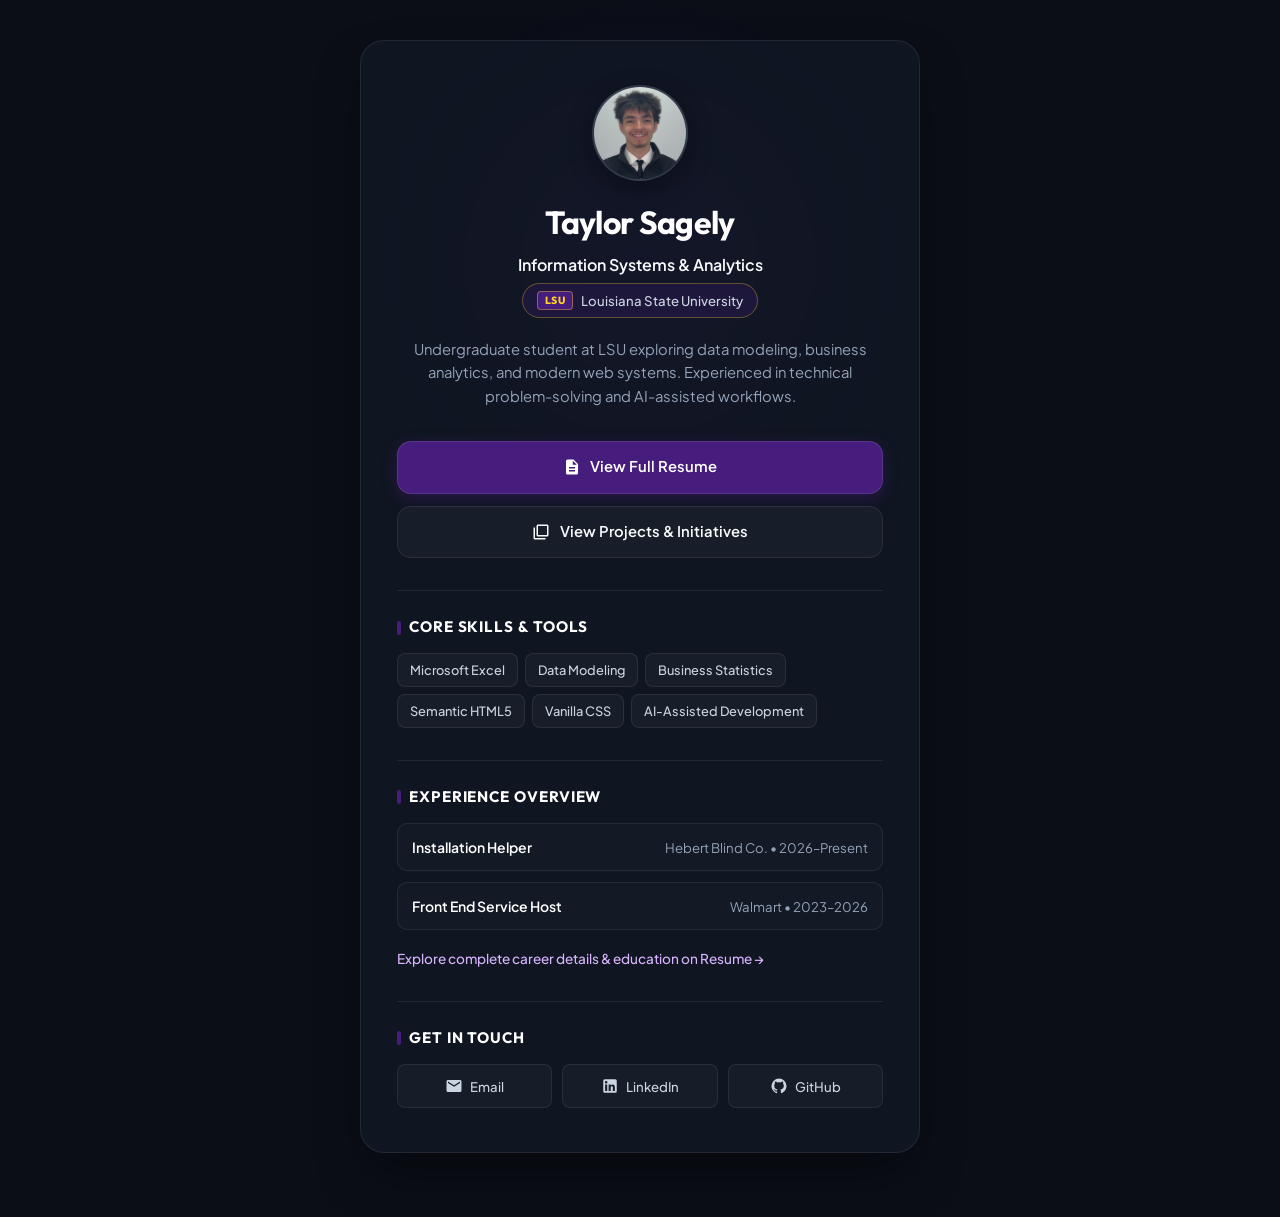
==== commit 16d8e707: "Update skills: remove Pivot Tables and Git & GitHub" ====
--- a/index.html
+++ b/index.html
@@ -56,11 +56,9 @@
         <div class="skills-cloud">
           <span class="skill-tag">Microsoft Excel</span>
           <span class="skill-tag">Data Modeling</span>
-          <span class="skill-tag">Pivot Tables</span>
           <span class="skill-tag">Business Statistics</span>
           <span class="skill-tag">Semantic HTML5</span>
           <span class="skill-tag">Vanilla CSS</span>
-          <span class="skill-tag">Git & GitHub</span>
           <span class="skill-tag">AI-Assisted Development</span>
         </div>
       </section>
